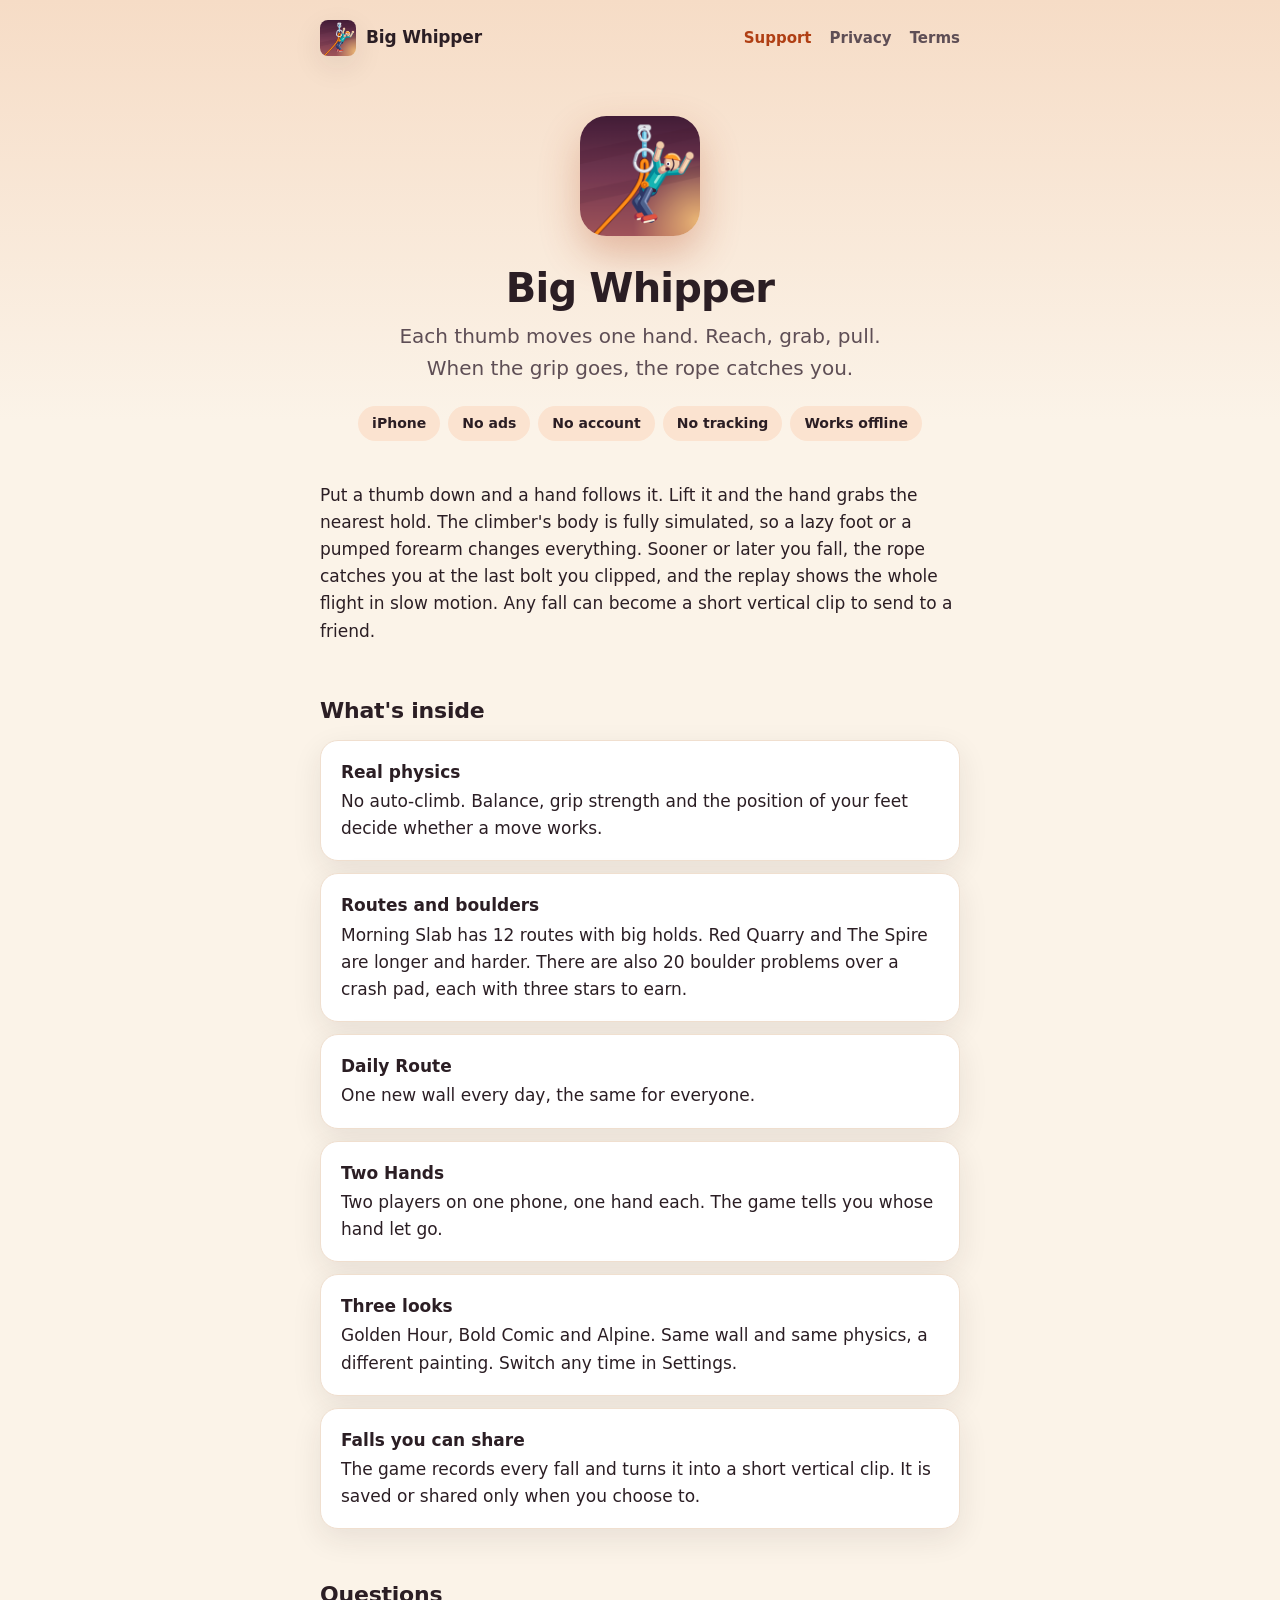
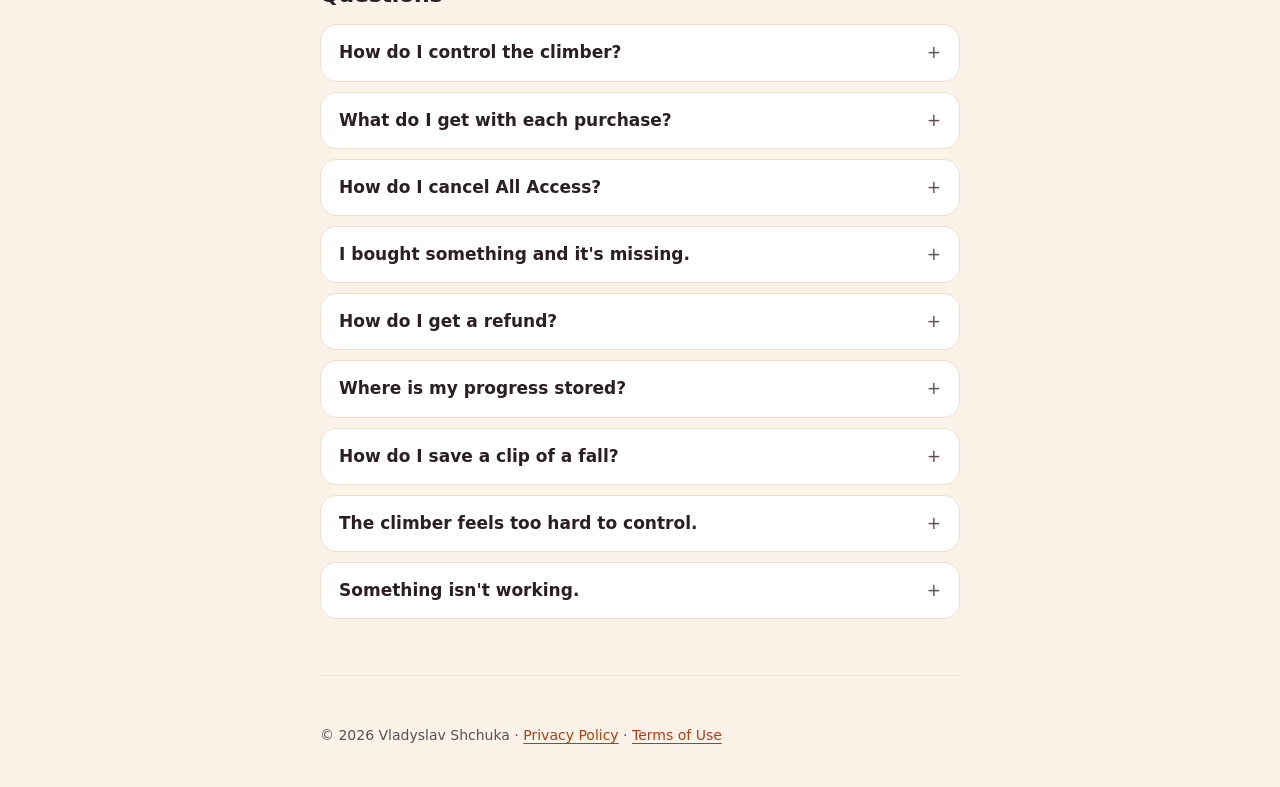
==== bigwhipper/index.html @ 04954537 "Big Whipper support, privacy and terms pages" ====
<!doctype html>
<html lang="en"><head><meta charset="utf-8"><meta name="viewport" content="width=device-width,initial-scale=1"><link rel="stylesheet" href="style.css"><link rel="icon" href="icon.png"><link rel="apple-touch-icon" href="icon.png"><meta property="og:image" content="icon.png"><meta name="theme-color" content="#FBF3E8">
<title>Big Whipper: Climbing Game</title>
<meta name="description" content="A physics climbing game for iPhone. Each thumb moves one hand. Reach, grab, pull, and when the grip goes, the rope catches you. No ads, no account, no tracking.">
<meta property="og:title" content="Big Whipper: Climbing Game"><meta property="og:description" content="Each thumb is one hand. Reach, grab, pull, and when the grip goes, take the whipper.">
</head>
<body><div class="wrap">
<header class="site"><a class="brand" href="index.html"><img src="icon.png" alt="">Big Whipper</a>
<nav><a href="index.html" aria-current="page">Support</a><a href="privacy.html">Privacy</a><a href="terms.html">Terms</a></nav></header>

<main>
<section class="hero">
<img src="icon.png" alt="Big Whipper app icon">
<h1>Big Whipper</h1>
<p class="tagline">Each thumb moves one hand. Reach, grab, pull. When the grip goes, the rope catches you.</p>
<ul class="facts"><li>iPhone</li><li>No ads</li><li>No account</li><li>No tracking</li><li>Works offline</li></ul>
</section>

<p>Put a thumb down and a hand follows it. Lift it and the hand grabs the nearest hold. The climber's body is fully simulated, so a lazy foot or a pumped forearm changes everything. Sooner or later you fall, the rope catches you at the last bolt you clipped, and the replay shows the whole flight in slow motion. Any fall can become a short vertical clip to send to a friend.</p>

<h2>What's inside</h2>
<div class="cards">
<div class="card"><strong>Real physics</strong>No auto-climb. Balance, grip strength and the position of your feet decide whether a move works.</div>
<div class="card"><strong>Routes and boulders</strong>Morning Slab has 12 routes with big holds. Red Quarry and The Spire are longer and harder. There are also 20 boulder problems over a crash pad, each with three stars to earn.</div>
<div class="card"><strong>Daily Route</strong>One new wall every day, the same for everyone.</div>
<div class="card"><strong>Two Hands</strong>Two players on one phone, one hand each. The game tells you whose hand let go.</div>
<div class="card"><strong>Three looks</strong>Golden Hour, Bold Comic and Alpine. Same wall and same physics, a different painting. Switch any time in Settings.</div>
<div class="card"><strong>Falls you can share</strong>The game records every fall and turns it into a short vertical clip. It is saved or shared only when you choose to.</div>
</div>

<h2>Questions</h2>
<details><summary>How do I control the climber?</summary><p>Touch the screen with a thumb to guide a hand toward a hold, and lift to grab it. Use the other thumb for the other hand. Settings has an Assist mode with a bigger grab range and stronger arms.</p></details>
<details><summary>What do I get with each purchase?</summary><p>Morning Slab, today's Daily Route, all boulder problems, Two Hands and all three looks are open to everyone, and the first route of every other crag is a sample. Red Quarry and The Spire are sold as one-time crag packs. All Access is an auto-renewing subscription, monthly or yearly, that opens every crag (new ones too), Free Solo, the archive of past Daily Routes and a bonus route each week. Prices are shown in the app before you buy.</p></details>
<details><summary>How do I cancel All Access?</summary><p>On your iPhone, open Settings, tap your name, then Subscriptions, choose Big Whipper and tap Cancel. Cancel at least 24 hours before the current period ends or it renews. You keep access until the period runs out. Crag packs you bought stay yours either way.</p></details>
<details><summary>I bought something and it's missing.</summary><p>Open Settings in the app and tap Restore Purchases. Use the same Apple Account you bought with. Family Sharing applies to the crag packs.</p></details>
<details><summary>How do I get a refund?</summary><p>Apple handles all payments and refunds. Go to <a href="https://reportaproblem.apple.com">reportaproblem.apple.com</a>, sign in, and request a refund for the purchase. We can't issue refunds ourselves.</p></details>
<details><summary>Where is my progress stored?</summary><p>Only on your iPhone. There is no account and no server, so deleting the app deletes your stars and settings. Purchases are tied to your Apple Account, not the device.</p></details>
<details><summary>How do I save a clip of a fall?</summary><p>After a fall, use the save or share button on the replay screen. You can save the clip to Photos or send it from the share sheet. The first time you save, iOS asks permission to add to your photo library. The app can only add clips; it can't see or read anything else in your library.</p></details>
<details><summary>The climber feels too hard to control.</summary><p>Try Assist mode in Settings. If a route still feels stuck, a fall costs nothing and the rope always catches you. Free Solo, for subscribers, removes the rope.</p></details>
<details><summary>Something isn't working.</summary><p>Write to <a href="mailto:shchukavlad4@gmail.com?subject=Big%20Whipper">shchukavlad4@gmail.com</a> with your iPhone model, the iOS version and what happened. A screenshot or screen recording helps.</p></details>
</main>
<footer>© 2026 Vladyslav Shchuka · <a href="privacy.html">Privacy Policy</a> · <a href="terms.html">Terms of Use</a></footer>
</div></body></html>
---- bigwhipper/style.css ----
/* Big Whipper site. Warm dusk palette taken from the Golden Hour look of the game. */
:root{
  --bg:#FBF3E8; --bg2:#F6DCC6; --surface:#FFFFFF; --text:#2B1E24; --muted:#5E4E55;
  --accent:#B03F14; --accent-soft:#FBE3D0; --border:#F0DFCF; --shadow:0 10px 30px rgba(43,30,36,.09);
}
@media (prefers-color-scheme:dark){
  :root{ --bg:#1E161B; --bg2:#3A2230; --surface:#2C2229; --text:#F8EFE8; --muted:#D3C3C6;
    --accent:#FFB070; --accent-soft:#4A2D2A; --border:#40323A; --shadow:0 10px 30px rgba(0,0,0,.35); }
}
*{box-sizing:border-box}
html{-webkit-text-size-adjust:100%}
body{margin:0;color:var(--text);font:17px/1.6 -apple-system,BlinkMacSystemFont,"SF Pro Text",Inter,system-ui,sans-serif;
  background:linear-gradient(180deg,var(--bg2) 0,var(--bg) 420px) no-repeat,var(--bg)}
::selection{background:var(--accent-soft);color:var(--text)}
a{color:var(--accent);text-decoration-thickness:1px;text-underline-offset:3px}
a:hover{text-decoration-thickness:2px}
a:focus-visible,summary:focus-visible{outline:3px solid var(--accent);outline-offset:3px;border-radius:6px}
.wrap{max-width:680px;margin:0 auto;padding:0 20px}
header.site{display:flex;align-items:center;justify-content:space-between;gap:16px;padding:20px 0;flex-wrap:wrap}
.brand{display:flex;align-items:center;gap:10px;font-weight:700;color:var(--text);text-decoration:none;letter-spacing:-.01em}
.brand img{width:36px;height:36px;border-radius:22%;box-shadow:var(--shadow)}
nav{display:flex;gap:18px;font-weight:600;font-size:15px}
nav a{color:var(--muted);text-decoration:none}
nav a:hover,nav a[aria-current=page]{color:var(--accent)}
.hero{text-align:center;padding:40px 0 24px}
.hero img{width:120px;height:120px;border-radius:22%;box-shadow:0 18px 40px rgba(176,63,20,.30)}
h1{font-size:40px;line-height:1.1;letter-spacing:-.02em;margin:22px 0 10px}
h2{font-size:22px;letter-spacing:-.01em;margin:48px 0 12px}
.tagline{font-size:20px;color:var(--muted);margin:0 auto;max-width:520px}
.facts{display:flex;justify-content:center;gap:8px;flex-wrap:wrap;margin:22px 0 0;padding:0;list-style:none}
.facts li{background:var(--accent-soft);color:var(--text);border-radius:999px;padding:6px 14px;font-size:14px;font-weight:600}
.badge{display:inline-block;margin-top:24px}
.cards{display:grid;gap:12px}
.card{background:var(--surface);border:1px solid var(--border);border-radius:18px;padding:18px 20px;box-shadow:var(--shadow)}
.card strong{display:block;margin-bottom:2px}
details{background:var(--surface);border:1px solid var(--border);border-radius:16px;padding:14px 18px;margin:10px 0}
summary{cursor:pointer;font-weight:600;list-style:none}
summary::-webkit-details-marker{display:none}
summary::after{content:"+";float:right;color:var(--muted);font-weight:400}
details[open] summary::after{content:"–"}
details p{margin:10px 0 2px;color:var(--text)}
.updated{color:var(--muted);margin-top:-4px}
.summary{background:var(--accent-soft);border-radius:18px;padding:16px 20px;margin:20px 0}
main.legal h2{counter-increment:sec}
main.legal h2::before{content:counter(sec) ". ";color:var(--muted)}
main.legal{counter-reset:sec}
footer{color:var(--muted);font-size:14px;padding:48px 0 40px;border-top:1px solid var(--border);margin-top:56px}
@media (max-width:480px){h1{font-size:32px}.hero{padding-top:20px}nav{gap:14px}}
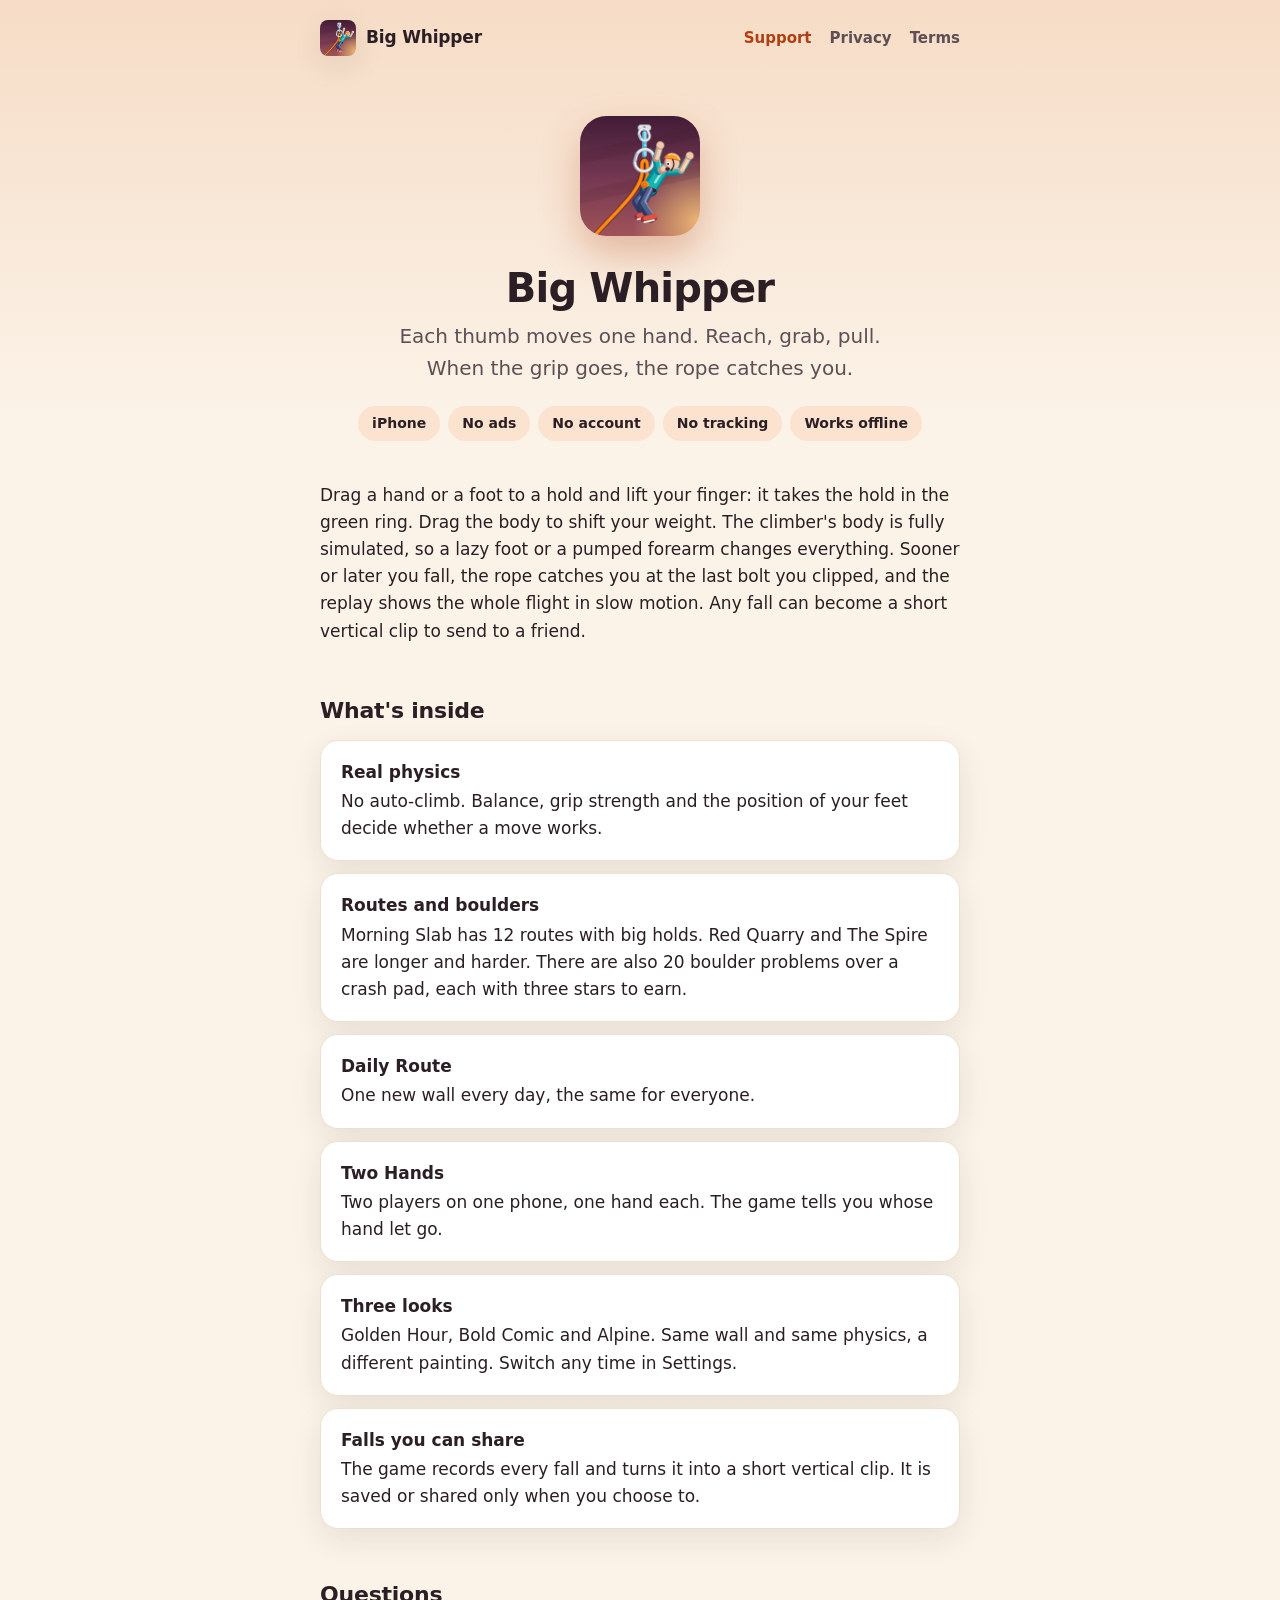
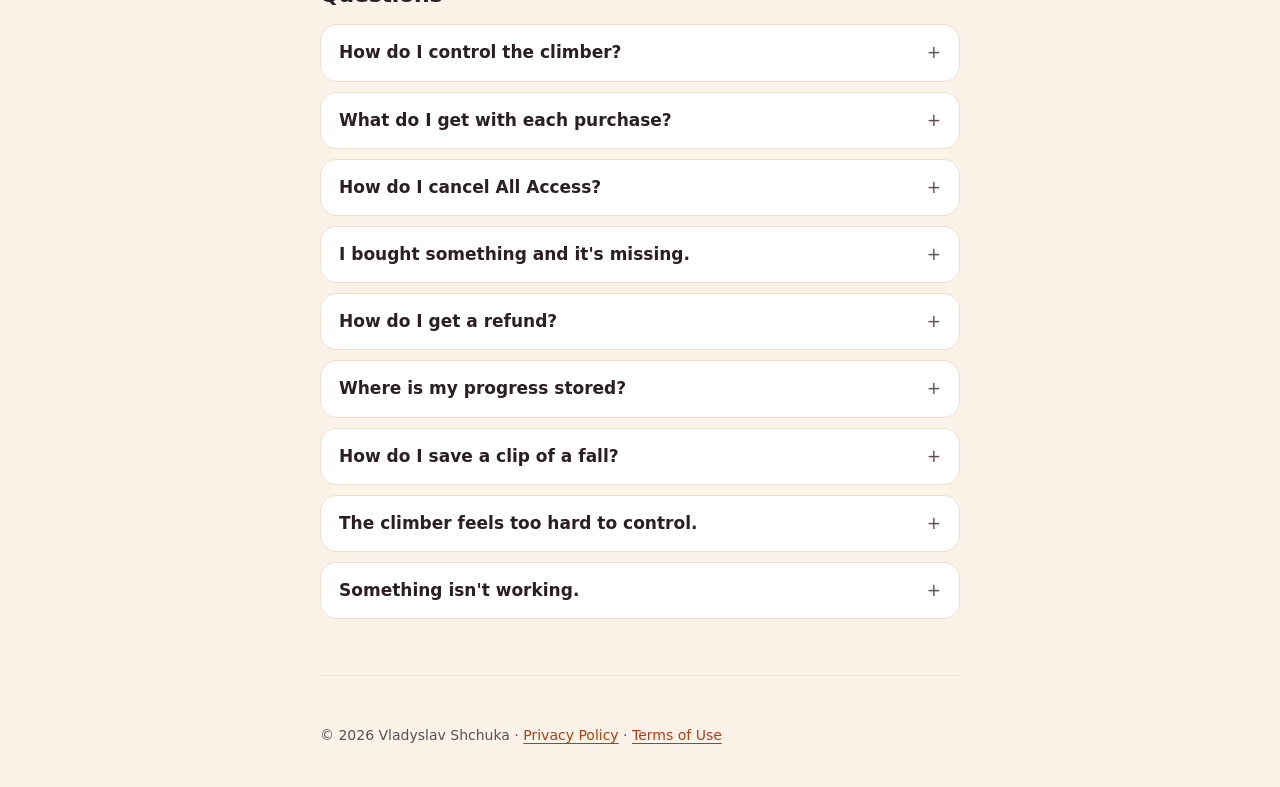
==== commit 0307b015: "Big Whipper pages: current controls, Clip button wording, date" ====
--- a/bigwhipper/index.html
+++ b/bigwhipper/index.html
@@ -16,7 +16,7 @@
 <ul class="facts"><li>iPhone</li><li>No ads</li><li>No account</li><li>No tracking</li><li>Works offline</li></ul>
 </section>
 
-<p>Put a thumb down and a hand follows it. Lift it and the hand grabs the nearest hold. The climber's body is fully simulated, so a lazy foot or a pumped forearm changes everything. Sooner or later you fall, the rope catches you at the last bolt you clipped, and the replay shows the whole flight in slow motion. Any fall can become a short vertical clip to send to a friend.</p>
+<p>Drag a hand or a foot to a hold and lift your finger: it takes the hold in the green ring. Drag the body to shift your weight. The climber's body is fully simulated, so a lazy foot or a pumped forearm changes everything. Sooner or later you fall, the rope catches you at the last bolt you clipped, and the replay shows the whole flight in slow motion. Any fall can become a short vertical clip to send to a friend.</p>
 
 <h2>What's inside</h2>
 <div class="cards">
@@ -35,7 +35,7 @@
 <details><summary>I bought something and it's missing.</summary><p>Open Settings in the app and tap Restore Purchases. Use the same Apple Account you bought with. Family Sharing applies to the crag packs.</p></details>
 <details><summary>How do I get a refund?</summary><p>Apple handles all payments and refunds. Go to <a href="https://reportaproblem.apple.com">reportaproblem.apple.com</a>, sign in, and request a refund for the purchase. We can't issue refunds ourselves.</p></details>
 <details><summary>Where is my progress stored?</summary><p>Only on your iPhone. There is no account and no server, so deleting the app deletes your stars and settings. Purchases are tied to your Apple Account, not the device.</p></details>
-<details><summary>How do I save a clip of a fall?</summary><p>After a fall, use the save or share button on the replay screen. You can save the clip to Photos or send it from the share sheet. The first time you save, iOS asks permission to add to your photo library. The app can only add clips; it can't see or read anything else in your library.</p></details>
+<details><summary>How do I save a clip of a fall?</summary><p>After a fall, tap Clip. The game makes a short vertical video of the fall, and the share sheet lets you save it to Photos or send it. The first time you save, iOS asks permission to add to your photo library. The app can only add clips; it can't see or read anything else in your library.</p></details>
 <details><summary>The climber feels too hard to control.</summary><p>Try Assist mode in Settings. If a route still feels stuck, a fall costs nothing and the rope always catches you. Free Solo, for subscribers, removes the rope.</p></details>
 <details><summary>Something isn't working.</summary><p>Write to <a href="mailto:shchukavlad4@gmail.com?subject=Big%20Whipper">shchukavlad4@gmail.com</a> with your iPhone model, the iOS version and what happened. A screenshot or screen recording helps.</p></details>
 </main>
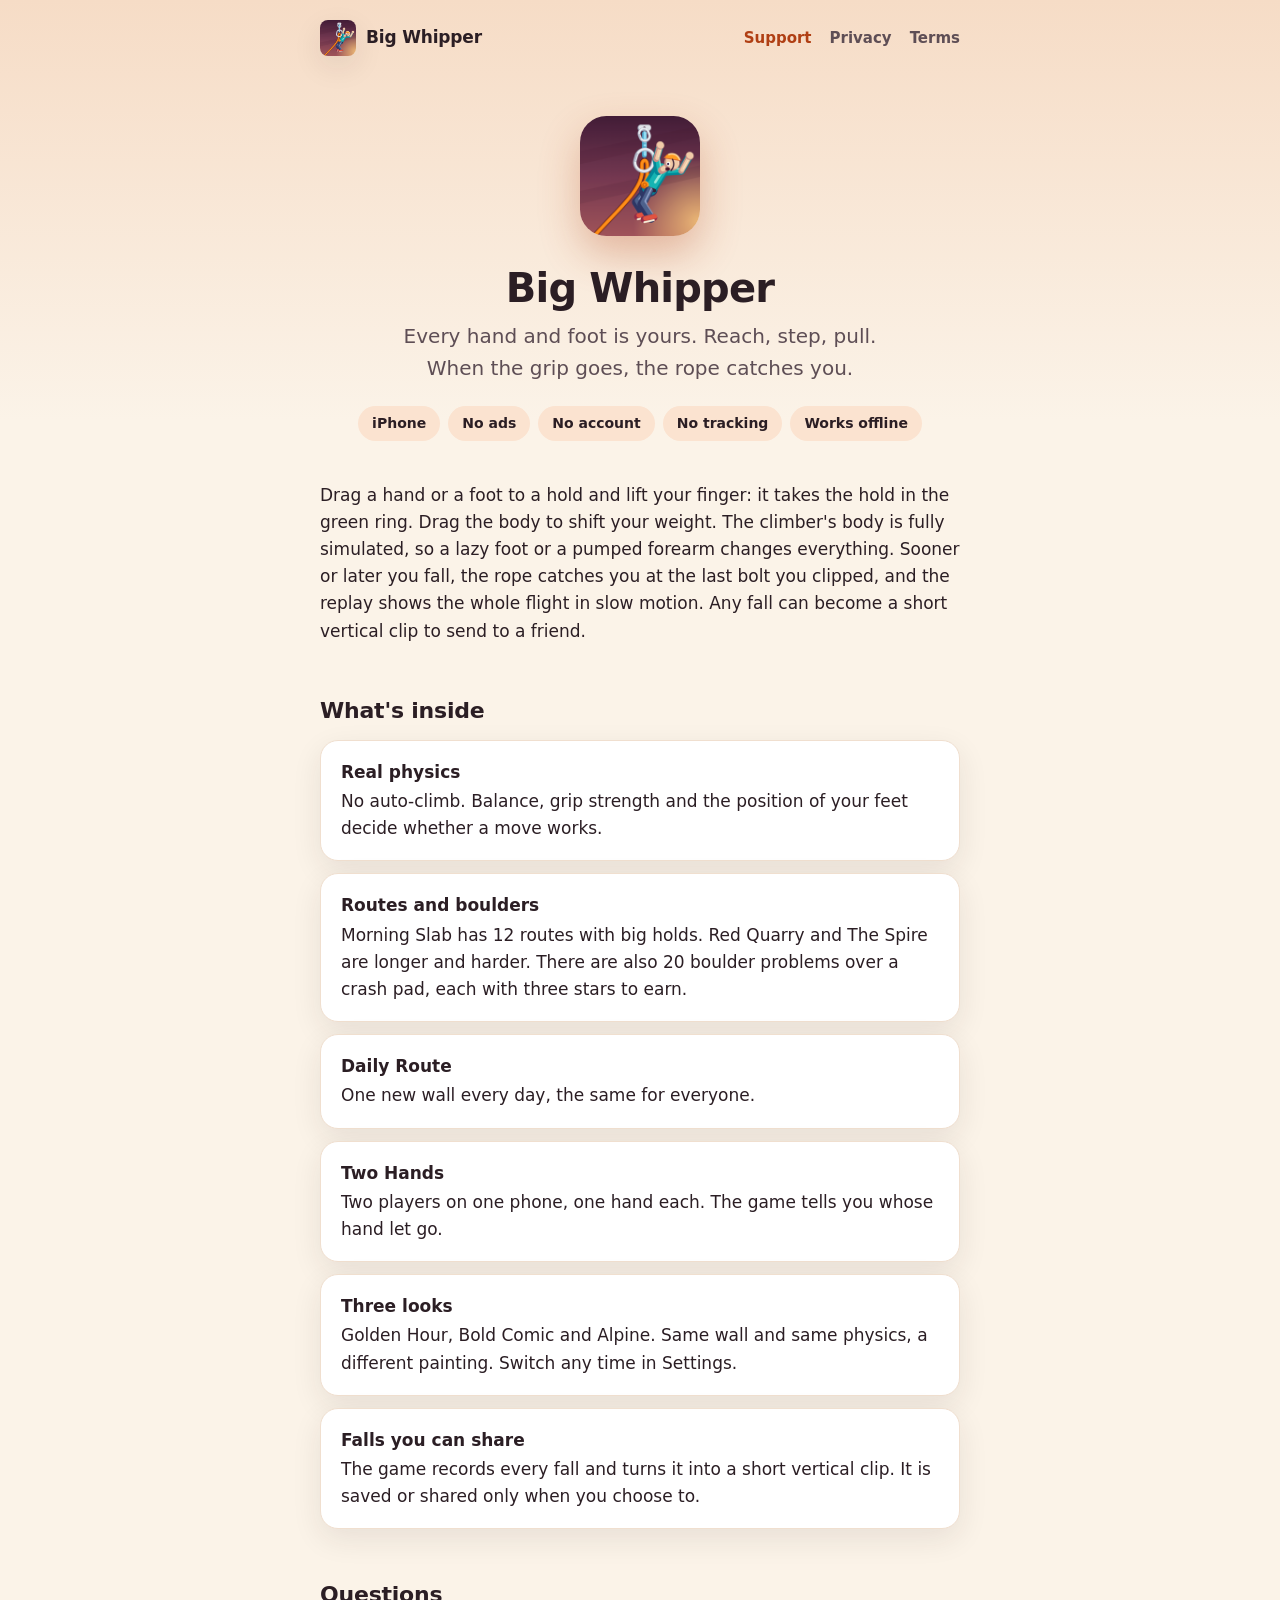
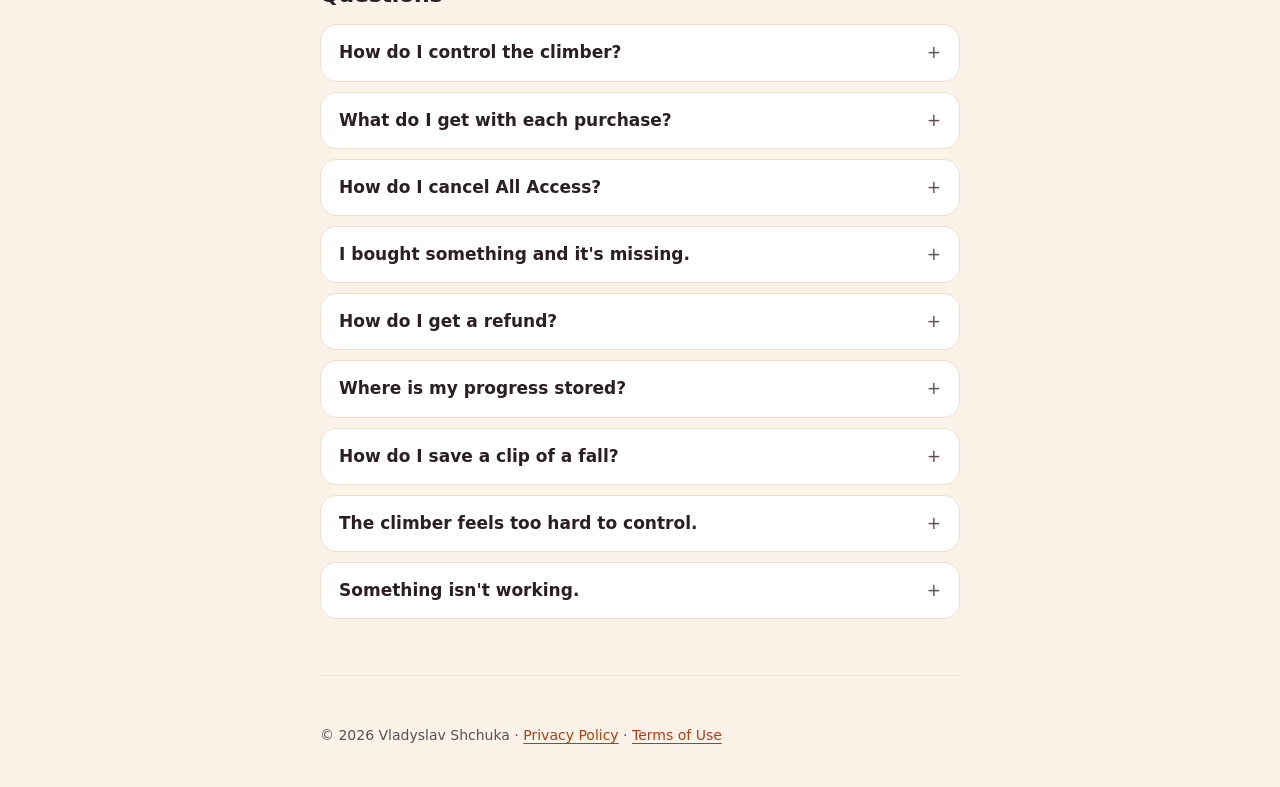
==== commit 2569080e: "Big Whipper pages: tagline matches the hand-and-foot controls" ====
--- a/bigwhipper/index.html
+++ b/bigwhipper/index.html
@@ -2,7 +2,7 @@
 <html lang="en"><head><meta charset="utf-8"><meta name="viewport" content="width=device-width,initial-scale=1"><link rel="stylesheet" href="style.css"><link rel="icon" href="icon.png"><link rel="apple-touch-icon" href="icon.png"><meta property="og:image" content="icon.png"><meta name="theme-color" content="#FBF3E8">
 <title>Big Whipper: Climbing Game</title>
 <meta name="description" content="A physics climbing game for iPhone. Each thumb moves one hand. Reach, grab, pull, and when the grip goes, the rope catches you. No ads, no account, no tracking.">
-<meta property="og:title" content="Big Whipper: Climbing Game"><meta property="og:description" content="Each thumb is one hand. Reach, grab, pull, and when the grip goes, take the whipper.">
+<meta property="og:title" content="Big Whipper: Climbing Game"><meta property="og:description" content="Every hand and foot is yours. Reach, step, pull, and when the grip goes, take the whipper.">
 </head>
 <body><div class="wrap">
 <header class="site"><a class="brand" href="index.html"><img src="icon.png" alt="">Big Whipper</a>
@@ -12,7 +12,7 @@
 <section class="hero">
 <img src="icon.png" alt="Big Whipper app icon">
 <h1>Big Whipper</h1>
-<p class="tagline">Each thumb moves one hand. Reach, grab, pull. When the grip goes, the rope catches you.</p>
+<p class="tagline">Every hand and foot is yours. Reach, step, pull. When the grip goes, the rope catches you.</p>
 <ul class="facts"><li>iPhone</li><li>No ads</li><li>No account</li><li>No tracking</li><li>Works offline</li></ul>
 </section>
 
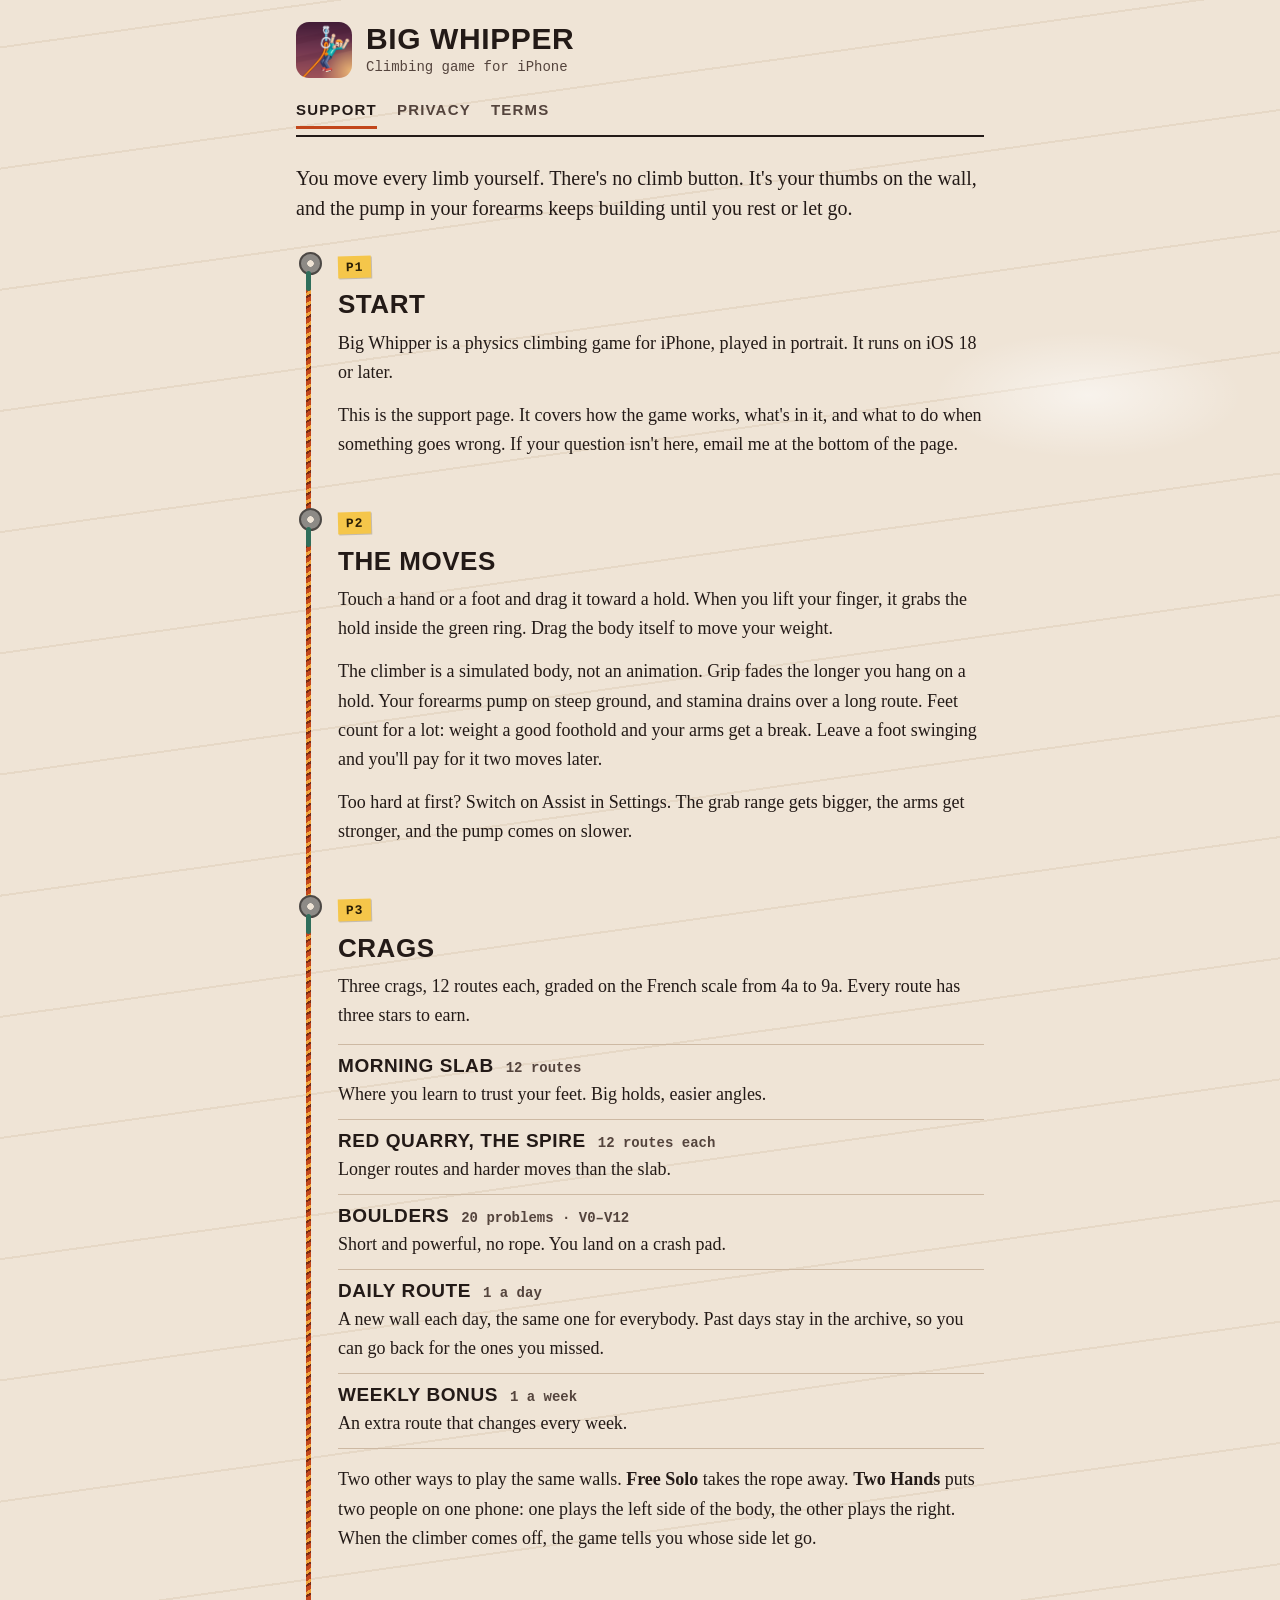
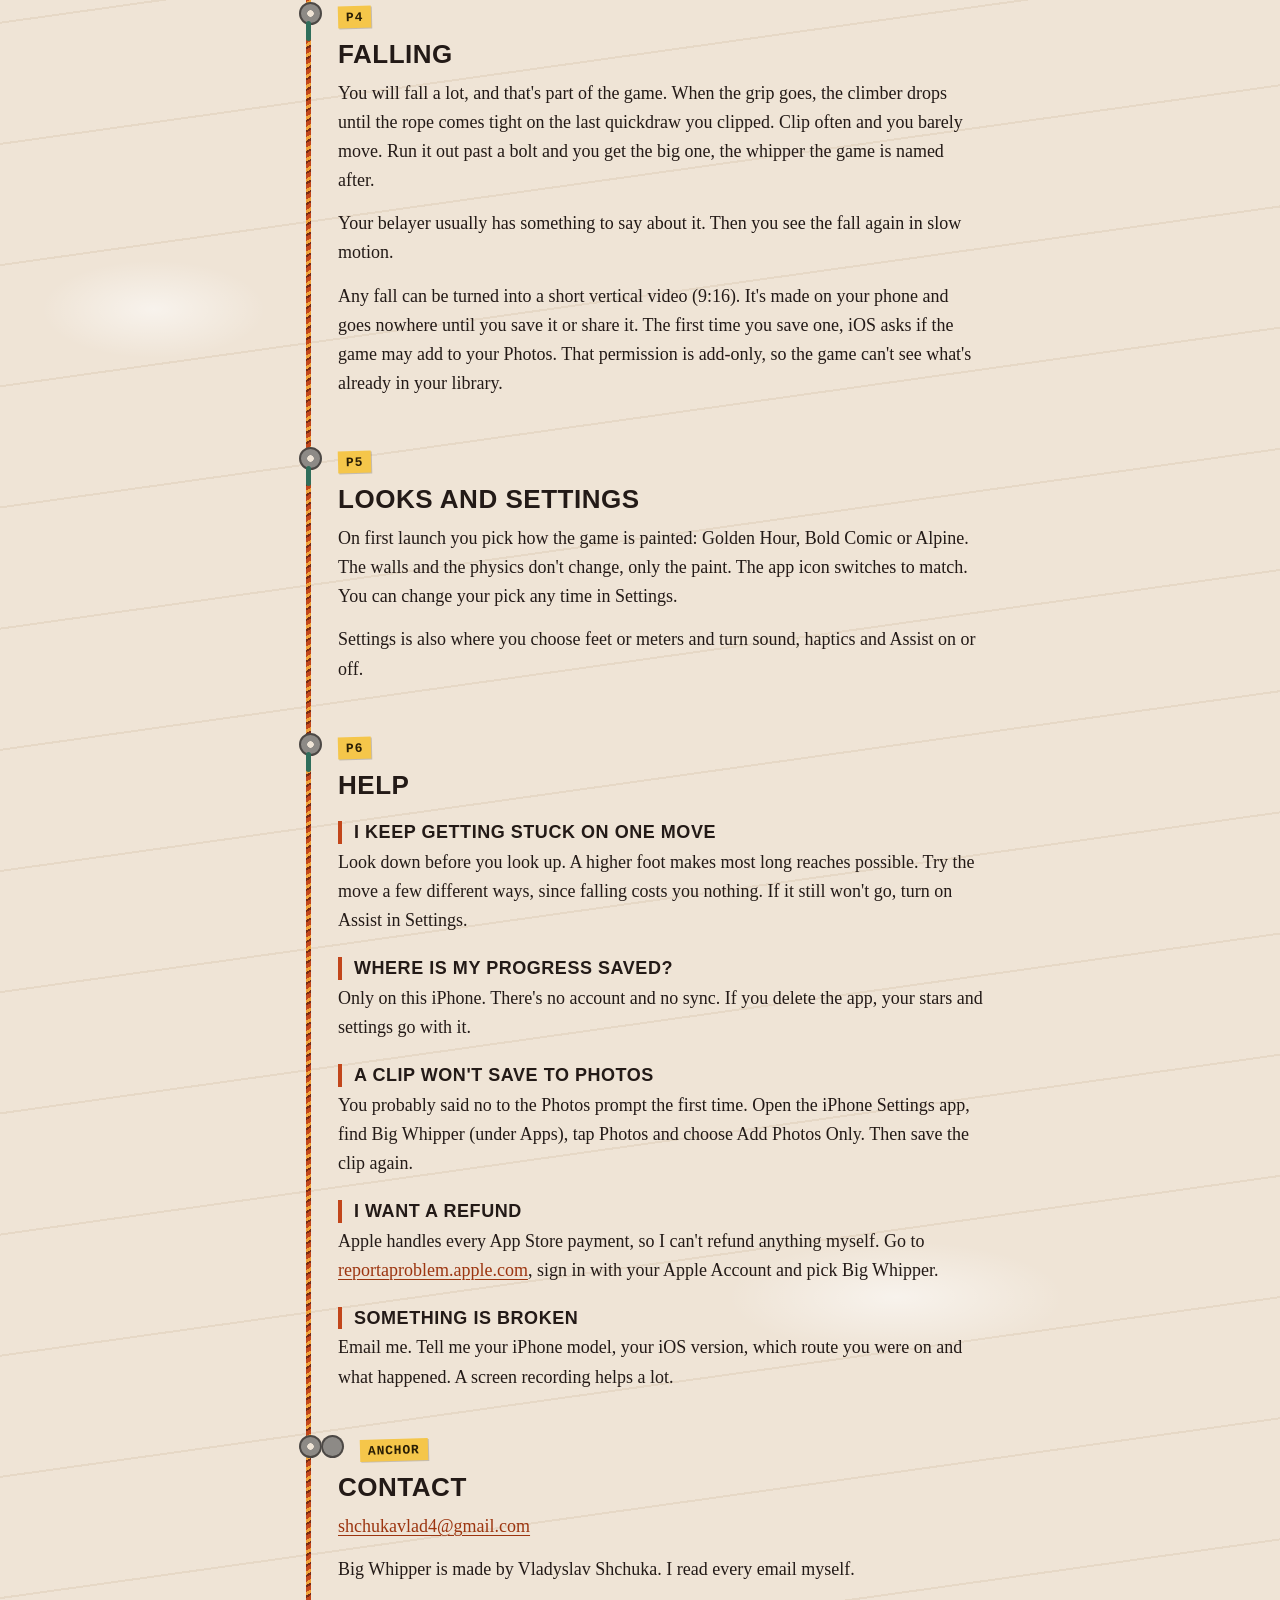
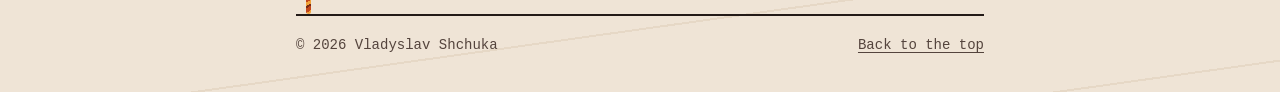
==== commit b887b09b: "Big Whipper: own topo-style site, paid app without in-app purchases" ====
--- a/bigwhipper/index.html
+++ b/bigwhipper/index.html
@@ -1,43 +1,121 @@
 <!doctype html>
-<html lang="en"><head><meta charset="utf-8"><meta name="viewport" content="width=device-width,initial-scale=1"><link rel="stylesheet" href="style.css"><link rel="icon" href="icon.png"><link rel="apple-touch-icon" href="icon.png"><meta property="og:image" content="icon.png"><meta name="theme-color" content="#FBF3E8">
-<title>Big Whipper: Climbing Game</title>
-<meta name="description" content="A physics climbing game for iPhone. Each thumb moves one hand. Reach, grab, pull, and when the grip goes, the rope catches you. No ads, no account, no tracking.">
-<meta property="og:title" content="Big Whipper: Climbing Game"><meta property="og:description" content="Every hand and foot is yours. Reach, step, pull, and when the grip goes, take the whipper.">
+<html lang="en">
+<head>
+<meta charset="utf-8">
+<meta name="viewport" content="width=device-width,initial-scale=1">
+<title>Big Whipper | Support</title>
+<meta name="description" content="Support for Big Whipper, a physics climbing game for iPhone: how the moves work, the crags and boulders, what happens when you fall, and how to get help.">
+<meta property="og:title" content="Big Whipper">
+<meta property="og:description" content="A climbing game where you place every hand and foot yourself, and the rope catches you when the grip goes.">
+<meta property="og:type" content="website">
+<meta property="og:url" content="https://xzot.github.io/bigwhipper/">
+<meta property="og:image" content="https://xzot.github.io/bigwhipper/icon.png">
+<meta name="theme-color" content="#EFE4D6" media="(prefers-color-scheme: light)">
+<meta name="theme-color" content="#1C1715" media="(prefers-color-scheme: dark)">
+<link rel="icon" href="icon.png">
+<link rel="apple-touch-icon" href="icon.png">
+<link rel="stylesheet" href="style.css">
 </head>
-<body><div class="wrap">
-<header class="site"><a class="brand" href="index.html"><img src="icon.png" alt="">Big Whipper</a>
-<nav><a href="index.html" aria-current="page">Support</a><a href="privacy.html">Privacy</a><a href="terms.html">Terms</a></nav></header>
+<body>
+<a class="skip" href="#route">Skip to the page</a>
+<div class="page">
 
-<main>
-<section class="hero">
-<img src="icon.png" alt="Big Whipper app icon">
-<h1>Big Whipper</h1>
-<p class="tagline">Every hand and foot is yours. Reach, step, pull. When the grip goes, the rope catches you.</p>
-<ul class="facts"><li>iPhone</li><li>No ads</li><li>No account</li><li>No tracking</li><li>Works offline</li></ul>
-</section>
+<header class="titleblock">
+  <img src="icon.png" alt="" width="56" height="56">
+  <a class="name" href="index.html">Big Whipper</a>
+  <p class="sub">Climbing game for iPhone</p>
+  <nav aria-label="Site">
+    <a href="index.html" aria-current="page">Support</a>
+    <a href="privacy.html">Privacy</a>
+    <a href="terms.html">Terms</a>
+  </nav>
+</header>
 
-<p>Drag a hand or a foot to a hold and lift your finger: it takes the hold in the green ring. Drag the body to shift your weight. The climber's body is fully simulated, so a lazy foot or a pumped forearm changes everything. Sooner or later you fall, the rope catches you at the last bolt you clipped, and the replay shows the whole flight in slow motion. Any fall can become a short vertical clip to send to a friend.</p>
+<main id="route">
+<p class="lede">You move every limb yourself. There's no climb button. It's your thumbs on the wall, and the pump in your forearms keeps building until you rest or let go.</p>
 
-<h2>What's inside</h2>
-<div class="cards">
-<div class="card"><strong>Real physics</strong>No auto-climb. Balance, grip strength and the position of your feet decide whether a move works.</div>
-<div class="card"><strong>Routes and boulders</strong>Morning Slab has 12 routes with big holds. Red Quarry and The Spire are longer and harder. There are also 20 boulder problems over a crash pad, each with three stars to earn.</div>
-<div class="card"><strong>Daily Route</strong>One new wall every day, the same for everyone.</div>
-<div class="card"><strong>Two Hands</strong>Two players on one phone, one hand each. The game tells you whose hand let go.</div>
-<div class="card"><strong>Three looks</strong>Golden Hour, Bold Comic and Alpine. Same wall and same physics, a different painting. Switch any time in Settings.</div>
-<div class="card"><strong>Falls you can share</strong>The game records every fall and turns it into a short vertical clip. It is saved or shared only when you choose to.</div>
+<ol class="topo">
+
+<li class="pitch" id="start">
+  <span class="tag">P1</span>
+  <h2>Start</h2>
+  <p>Big Whipper is a physics climbing game for iPhone, played in portrait. It runs on iOS 18 or later.</p>
+  <p>This is the support page. It covers how the game works, what's in it, and what to do when something goes wrong. If your question isn't here, email me at the bottom of the page.</p>
+</li>
+
+<li class="pitch" id="moves">
+  <span class="tag">P2</span>
+  <h2>The moves</h2>
+  <p>Touch a hand or a foot and drag it toward a hold. When you lift your finger, it grabs the hold inside the green ring. Drag the body itself to move your weight.</p>
+  <p>The climber is a simulated body, not an animation. Grip fades the longer you hang on a hold. Your forearms pump on steep ground, and stamina drains over a long route. Feet count for a lot: weight a good foothold and your arms get a break. Leave a foot swinging and you'll pay for it two moves later.</p>
+  <p>Too hard at first? Switch on Assist in Settings. The grab range gets bigger, the arms get stronger, and the pump comes on slower.</p>
+</li>
+
+<li class="pitch" id="crags">
+  <span class="tag">P3</span>
+  <h2>Crags</h2>
+  <p>Three crags, 12 routes each, graded on the French scale from 4a to 9a. Every route has three stars to earn.</p>
+  <ul class="lines">
+    <li><b>Morning Slab</b> <span class="g">12 routes</span> <span class="d">Where you learn to trust your feet. Big holds, easier angles.</span></li>
+    <li><b>Red Quarry, The Spire</b> <span class="g">12 routes each</span> <span class="d">Longer routes and harder moves than the slab.</span></li>
+    <li><b>Boulders</b> <span class="g">20 problems · V0–V12</span> <span class="d">Short and powerful, no rope. You land on a crash pad.</span></li>
+    <li><b>Daily Route</b> <span class="g">1 a day</span> <span class="d">A new wall each day, the same one for everybody. Past days stay in the archive, so you can go back for the ones you missed.</span></li>
+    <li><b>Weekly bonus</b> <span class="g">1 a week</span> <span class="d">An extra route that changes every week.</span></li>
+  </ul>
+  <p>Two other ways to play the same walls. <strong>Free Solo</strong> takes the rope away. <strong>Two Hands</strong> puts two people on one phone: one plays the left side of the body, the other plays the right. When the climber comes off, the game tells you whose side let go.</p>
+</li>
+
+<li class="pitch" id="falling">
+  <span class="tag">P4</span>
+  <h2>Falling</h2>
+  <p>You will fall a lot, and that's part of the game. When the grip goes, the climber drops until the rope comes tight on the last quickdraw you clipped. Clip often and you barely move. Run it out past a bolt and you get the big one, the whipper the game is named after.</p>
+  <p>Your belayer usually has something to say about it. Then you see the fall again in slow motion.</p>
+  <p>Any fall can be turned into a short vertical video (9:16). It's made on your phone and goes nowhere until you save it or share it. The first time you save one, iOS asks if the game may add to your Photos. That permission is add-only, so the game can't see what's already in your library.</p>
+</li>
+
+<li class="pitch" id="looks">
+  <span class="tag">P5</span>
+  <h2>Looks and settings</h2>
+  <p>On first launch you pick how the game is painted: Golden Hour, Bold Comic or Alpine. The walls and the physics don't change, only the paint. The app icon switches to match. You can change your pick any time in Settings.</p>
+  <p>Settings is also where you choose feet or meters and turn sound, haptics and Assist on or off.</p>
+</li>
+
+<li class="pitch" id="help">
+  <span class="tag">P6</span>
+  <h2>Help</h2>
+  <div class="beta">
+    <h3>I keep getting stuck on one move</h3>
+    <p>Look down before you look up. A higher foot makes most long reaches possible. Try the move a few different ways, since falling costs you nothing. If it still won't go, turn on Assist in Settings.</p>
+
+    <h3>Where is my progress saved?</h3>
+    <p>Only on this iPhone. There's no account and no sync. If you delete the app, your stars and settings go with it.</p>
+
+    <h3>A clip won't save to Photos</h3>
+    <p>You probably said no to the Photos prompt the first time. Open the iPhone Settings app, find Big Whipper (under Apps), tap Photos and choose Add Photos Only. Then save the clip again.</p>
+
+    <h3>I want a refund</h3>
+    <p>Apple handles every App Store payment, so I can't refund anything myself. Go to <a href="https://reportaproblem.apple.com">reportaproblem.apple.com</a>, sign in with your Apple Account and pick Big Whipper.</p>
+
+    <h3>Something is broken</h3>
+    <p>Email me. Tell me your iPhone model, your iOS version, which route you were on and what happened. A screen recording helps a lot.</p>
+  </div>
+</li>
+
+<li class="pitch anchor" id="contact">
+  <span class="tag">Anchor</span>
+  <h2>Contact</h2>
+  <p><a href="mailto:shchukavlad4@gmail.com?subject=Big%20Whipper">shchukavlad4@gmail.com</a></p>
+  <p>Big Whipper is made by Vladyslav Shchuka. I read every email myself.</p>
+</li>
+
+</ol>
+</main>
+
+<footer class="ground">
+  <p>© 2026 Vladyslav Shchuka</p>
+  <p><a href="#route">Back to the top</a></p>
+</footer>
+
 </div>
-
-<h2>Questions</h2>
-<details><summary>How do I control the climber?</summary><p>Touch the screen with a thumb to guide a hand toward a hold, and lift to grab it. Use the other thumb for the other hand. Settings has an Assist mode with a bigger grab range and stronger arms.</p></details>
-<details><summary>What do I get with each purchase?</summary><p>Morning Slab, today's Daily Route, all boulder problems, Two Hands and all three looks are open to everyone, and the first route of every other crag is a sample. Red Quarry and The Spire are sold as one-time crag packs. All Access is an auto-renewing subscription, monthly or yearly, that opens every crag (new ones too), Free Solo, the archive of past Daily Routes and a bonus route each week. Prices are shown in the app before you buy.</p></details>
-<details><summary>How do I cancel All Access?</summary><p>On your iPhone, open Settings, tap your name, then Subscriptions, choose Big Whipper and tap Cancel. Cancel at least 24 hours before the current period ends or it renews. You keep access until the period runs out. Crag packs you bought stay yours either way.</p></details>
-<details><summary>I bought something and it's missing.</summary><p>Open Settings in the app and tap Restore Purchases. Use the same Apple Account you bought with. Family Sharing applies to the crag packs.</p></details>
-<details><summary>How do I get a refund?</summary><p>Apple handles all payments and refunds. Go to <a href="https://reportaproblem.apple.com">reportaproblem.apple.com</a>, sign in, and request a refund for the purchase. We can't issue refunds ourselves.</p></details>
-<details><summary>Where is my progress stored?</summary><p>Only on your iPhone. There is no account and no server, so deleting the app deletes your stars and settings. Purchases are tied to your Apple Account, not the device.</p></details>
-<details><summary>How do I save a clip of a fall?</summary><p>After a fall, tap Clip. The game makes a short vertical video of the fall, and the share sheet lets you save it to Photos or send it. The first time you save, iOS asks permission to add to your photo library. The app can only add clips; it can't see or read anything else in your library.</p></details>
-<details><summary>The climber feels too hard to control.</summary><p>Try Assist mode in Settings. If a route still feels stuck, a fall costs nothing and the rope always catches you. Free Solo, for subscribers, removes the rope.</p></details>
-<details><summary>Something isn't working.</summary><p>Write to <a href="mailto:shchukavlad4@gmail.com?subject=Big%20Whipper">shchukavlad4@gmail.com</a> with your iPhone model, the iOS version and what happened. A screenshot or screen recording helps.</p></details>
-</main>
-<footer>© 2026 Vladyslav Shchuka · <a href="privacy.html">Privacy Policy</a> · <a href="terms.html">Terms of Use</a></footer>
-</div></body></html>
+</body>
+</html>
--- a/bigwhipper/style.css
+++ b/bigwhipper/style.css
@@ -1,48 +1,216 @@
-/* Big Whipper site. Warm dusk palette taken from the Golden Hour look of the game. */
+/*
+  Big Whipper site, drawn as a route topo.
+  A rope runs down the left edge of every page. Each section is a "pitch":
+  a bolt with a quickdraw sits on the rope at the section's heading, and a
+  tape-style tag (like the grade tape at the foot of a gym route) names it.
+  Rock and chalk are CSS gradients only; no images besides the icon.
+*/
+
 :root{
-  --bg:#FBF3E8; --bg2:#F6DCC6; --surface:#FFFFFF; --text:#2B1E24; --muted:#5E4E55;
-  --accent:#B03F14; --accent-soft:#FBE3D0; --border:#F0DFCF; --shadow:0 10px 30px rgba(43,30,36,.09);
+  --rock:#EFE4D6;        /* page background, warm sandstone */
+  --rock-dark:#E6D8C6;   /* strata lines */
+  --chalk:rgba(255,255,255,.55);
+  --ink:#231A17;         /* body text */
+  --ink-soft:#54443D;    /* secondary text, about 7:1 on --rock */
+  --rope-a:#C2461B; --rope-b:#F0A23A; --rope-c:#7A2A12;
+  --bolt:#8D8A86; --bolt-ring:#4C4845;
+  --draw:#2F6E5B;        /* quickdraw sling */
+  --tape:#F5C64A; --tape-ink:#2A1E05;
+  --link:#9C3510;
+  --line:#CDB9A3;
+  --focus:#1F5FBF;
+  --serif:"Iowan Old Style","Palatino Linotype",Palatino,Charter,"Bitstream Charter",Georgia,serif;
+  --cond:"Avenir Next Condensed","DIN Condensed","Roboto Condensed","Arial Narrow","Helvetica Neue",Arial,sans-serif;
+  --mono:ui-monospace,"SF Mono",Menlo,Consolas,"Liberation Mono",monospace;
+  color-scheme:light dark;
 }
 @media (prefers-color-scheme:dark){
-  :root{ --bg:#1E161B; --bg2:#3A2230; --surface:#2C2229; --text:#F8EFE8; --muted:#D3C3C6;
-    --accent:#FFB070; --accent-soft:#4A2D2A; --border:#40323A; --shadow:0 10px 30px rgba(0,0,0,.35); }
-}
+  :root{
+    --rock:#1C1715; --rock-dark:#241D1A; --chalk:rgba(255,255,255,.035);
+    --ink:#F1E7DC; --ink-soft:#CDBDB0;
+    --rope-a:#E0622F; --rope-b:#F3B04E; --rope-c:#9A3A1A;
+    --bolt:#A9A5A0; --bolt-ring:#DAD5CF;
+    --draw:#5FB497;
+    --tape:#F2C14A; --tape-ink:#231804;
+    --link:#FFAE7A;
+    --line:#43372F;
+    --focus:#8DB8FF;
+  }
+}
+
 *{box-sizing:border-box}
-html{-webkit-text-size-adjust:100%}
-body{margin:0;color:var(--text);font:17px/1.6 -apple-system,BlinkMacSystemFont,"SF Pro Text",Inter,system-ui,sans-serif;
-  background:linear-gradient(180deg,var(--bg2) 0,var(--bg) 420px) no-repeat,var(--bg)}
-::selection{background:var(--accent-soft);color:var(--text)}
-a{color:var(--accent);text-decoration-thickness:1px;text-underline-offset:3px}
+html{-webkit-text-size-adjust:100%;scroll-padding-top:16px}
+body{
+  margin:0;
+  color:var(--ink);
+  font:18px/1.62 var(--serif);
+  /* Rock: a few soft chalk smudges over faint diagonal strata. */
+  background:
+    radial-gradient(ellipse 220px 90px at 85% 12%, var(--chalk), transparent 70%),
+    radial-gradient(ellipse 160px 70px at 12% 58%, var(--chalk), transparent 70%),
+    radial-gradient(ellipse 240px 80px at 70% 88%, var(--chalk), transparent 70%),
+    repeating-linear-gradient(172deg, transparent 0 46px, var(--rock-dark) 46px 48px, transparent 48px 120px),
+    var(--rock);
+}
+::selection{background:var(--tape);color:var(--tape-ink)}
+
+a{color:var(--link);text-decoration-thickness:1px;text-underline-offset:3px;overflow-wrap:anywhere}
 a:hover{text-decoration-thickness:2px}
-a:focus-visible,summary:focus-visible{outline:3px solid var(--accent);outline-offset:3px;border-radius:6px}
-.wrap{max-width:680px;margin:0 auto;padding:0 20px}
-header.site{display:flex;align-items:center;justify-content:space-between;gap:16px;padding:20px 0;flex-wrap:wrap}
-.brand{display:flex;align-items:center;gap:10px;font-weight:700;color:var(--text);text-decoration:none;letter-spacing:-.01em}
-.brand img{width:36px;height:36px;border-radius:22%;box-shadow:var(--shadow)}
-nav{display:flex;gap:18px;font-weight:600;font-size:15px}
-nav a{color:var(--muted);text-decoration:none}
-nav a:hover,nav a[aria-current=page]{color:var(--accent)}
-.hero{text-align:center;padding:40px 0 24px}
-.hero img{width:120px;height:120px;border-radius:22%;box-shadow:0 18px 40px rgba(176,63,20,.30)}
-h1{font-size:40px;line-height:1.1;letter-spacing:-.02em;margin:22px 0 10px}
-h2{font-size:22px;letter-spacing:-.01em;margin:48px 0 12px}
-.tagline{font-size:20px;color:var(--muted);margin:0 auto;max-width:520px}
-.facts{display:flex;justify-content:center;gap:8px;flex-wrap:wrap;margin:22px 0 0;padding:0;list-style:none}
-.facts li{background:var(--accent-soft);color:var(--text);border-radius:999px;padding:6px 14px;font-size:14px;font-weight:600}
-.badge{display:inline-block;margin-top:24px}
-.cards{display:grid;gap:12px}
-.card{background:var(--surface);border:1px solid var(--border);border-radius:18px;padding:18px 20px;box-shadow:var(--shadow)}
-.card strong{display:block;margin-bottom:2px}
-details{background:var(--surface);border:1px solid var(--border);border-radius:16px;padding:14px 18px;margin:10px 0}
-summary{cursor:pointer;font-weight:600;list-style:none}
-summary::-webkit-details-marker{display:none}
-summary::after{content:"+";float:right;color:var(--muted);font-weight:400}
-details[open] summary::after{content:"–"}
-details p{margin:10px 0 2px;color:var(--text)}
-.updated{color:var(--muted);margin-top:-4px}
-.summary{background:var(--accent-soft);border-radius:18px;padding:16px 20px;margin:20px 0}
-main.legal h2{counter-increment:sec}
-main.legal h2::before{content:counter(sec) ". ";color:var(--muted)}
-main.legal{counter-reset:sec}
-footer{color:var(--muted);font-size:14px;padding:48px 0 40px;border-top:1px solid var(--border);margin-top:56px}
-@media (max-width:480px){h1{font-size:32px}.hero{padding-top:20px}nav{gap:14px}}
+a:focus-visible{outline:3px solid var(--focus);outline-offset:2px;border-radius:3px}
+
+.skip{position:absolute;left:-9999px;top:0}
+.skip:focus{left:16px;top:12px;background:var(--tape);color:var(--tape-ink);padding:6px 10px;z-index:10}
+
+.page{max-width:720px;margin:0 auto;padding:0 16px}
+
+/* ---- Title block: like the header strip of a printed topo ---- */
+.titleblock{
+  display:grid;
+  grid-template-columns:auto 1fr;
+  align-items:center;
+  gap:4px 14px;
+  padding:22px 0 6px;
+  border-bottom:2px solid var(--ink);
+}
+.titleblock img{width:56px;height:56px;border-radius:13px;grid-row:span 2;display:block}
+.titleblock .name{
+  font:800 30px/1 var(--cond);
+  text-transform:uppercase;
+  letter-spacing:.02em;
+  color:var(--ink);
+  text-decoration:none;
+  align-self:end;
+}
+.titleblock .sub{font:14px/1.3 var(--mono);color:var(--ink-soft);margin:0;align-self:start}
+.titleblock nav{
+  grid-column:1 / -1;
+  display:flex;flex-wrap:wrap;gap:0 20px;
+  margin-top:8px;
+  font:700 15px/1 var(--cond);
+  text-transform:uppercase;letter-spacing:.08em;
+}
+.titleblock nav a{color:var(--ink-soft);text-decoration:none;padding:12px 0 9px;border-bottom:3px solid transparent;display:inline-block}
+.titleblock nav a:hover{color:var(--ink)}
+.titleblock nav a[aria-current=page]{color:var(--ink);border-bottom-color:var(--rope-a)}
+
+.lede{font-size:20px;line-height:1.5;margin:26px 0 6px}
+
+/* ---- The rope and its pitches ---- */
+.topo{
+  list-style:none;
+  margin:28px 0 0;
+  padding:0 0 0 42px;
+  position:relative;
+}
+/* The rope itself: a twisted look from a diagonal stripe. */
+.topo::before{
+  content:"";
+  position:absolute;
+  left:10px; top:6px; bottom:0;
+  width:5px;
+  border-radius:3px;
+  background:repeating-linear-gradient(150deg,var(--rope-a) 0 4px,var(--rope-b) 4px 7px,var(--rope-c) 7px 9px);
+}
+.pitch{position:relative;padding:0 0 34px}
+/* Bolt hanger on the rope, level with the tag. */
+.pitch::before{
+  content:"";
+  position:absolute;
+  left:-39px; top:1px;
+  width:19px; height:19px;
+  border-radius:50%;
+  background:radial-gradient(circle, var(--rock) 0 3px, var(--bolt) 3.5px 100%);
+  border:2px solid var(--bolt-ring);
+}
+/* Quickdraw sling hanging off the bolt. */
+.pitch::after{
+  content:"";
+  position:absolute;
+  left:-32px; top:20px;
+  width:5px; height:20px;
+  border-radius:3px;
+  background:var(--draw);
+}
+.tag{
+  display:inline-block;
+  font:700 13px/1 var(--mono);
+  letter-spacing:.06em;
+  text-transform:uppercase;
+  background:var(--tape);
+  color:var(--tape-ink);
+  padding:5px 8px 4px;
+  transform:rotate(-1.5deg);
+  box-shadow:1px 1px 0 rgba(0,0,0,.18);
+}
+.pitch h2{
+  font:800 26px/1.1 var(--cond);
+  text-transform:uppercase;
+  letter-spacing:.02em;
+  margin:10px 0 10px;
+}
+.pitch p{margin:0 0 14px}
+
+/* Last pitch: the anchor. Two bolts side by side instead of a draw. */
+.pitch.anchor::before{box-shadow:22px 0 0 -2px var(--bolt), 22px 0 0 0 var(--bolt-ring)}
+.pitch.anchor::after{display:none}
+.pitch.anchor .tag{margin-left:22px}
+.pitch.anchor{padding-bottom:16px}
+
+/* ---- Route lines inside "Crags": a guidebook list, one line per wall ---- */
+.lines{list-style:none;margin:6px 0 16px;padding:0;border-top:1px solid var(--line)}
+.lines li{
+  display:flex;flex-wrap:wrap;align-items:baseline;gap:2px 12px;
+  padding:10px 0;
+  border-bottom:1px solid var(--line);
+}
+.lines b{font:800 19px/1.2 var(--cond);text-transform:uppercase;letter-spacing:.03em}
+.lines .g{font:600 14px/1.2 var(--mono);color:var(--ink-soft)}
+.lines .d{flex-basis:100%}
+
+/* ---- Beta: help topics as headed notes ---- */
+.beta h3{
+  font:800 18px/1.25 var(--cond);
+  text-transform:uppercase;letter-spacing:.03em;
+  margin:22px 0 4px;
+  padding-left:12px;
+  border-left:4px solid var(--rope-a);
+}
+.beta p{margin:0 0 8px}
+
+/* ---- Legal pages ---- */
+h1.doc{
+  font:800 34px/1.05 var(--cond);
+  text-transform:uppercase;letter-spacing:.02em;
+  margin:26px 0 0;
+}
+.updated{font:14px/1.4 var(--mono);color:var(--ink-soft);margin:10px 0 0}
+.plain{
+  margin:18px 0 0;
+  padding:14px 16px;
+  border:2px dashed var(--ink-soft);
+  font-size:19px;
+}
+
+/* ---- Foot of the route ---- */
+.ground{
+  padding:18px 0 36px;
+  border-top:2px solid var(--ink);
+  font:14px/1.6 var(--mono);
+  color:var(--ink-soft);
+  display:flex;flex-wrap:wrap;justify-content:space-between;gap:8px 20px;
+}
+.ground p{margin:0}
+.ground a{color:var(--ink-soft)}
+
+@media (max-width:420px){
+  body{font-size:17px}
+  .lede{font-size:18px}
+  .titleblock .name{font-size:26px}
+  .titleblock img{width:48px;height:48px;border-radius:11px}
+  .pitch h2{font-size:23px}
+  h1.doc{font-size:29px}
+  .topo{padding-left:38px}
+  .pitch::before{left:-35px}
+  .pitch::after{left:-28px}
+}
+@media (prefers-reduced-motion:no-preference){html{scroll-behavior:smooth}}
